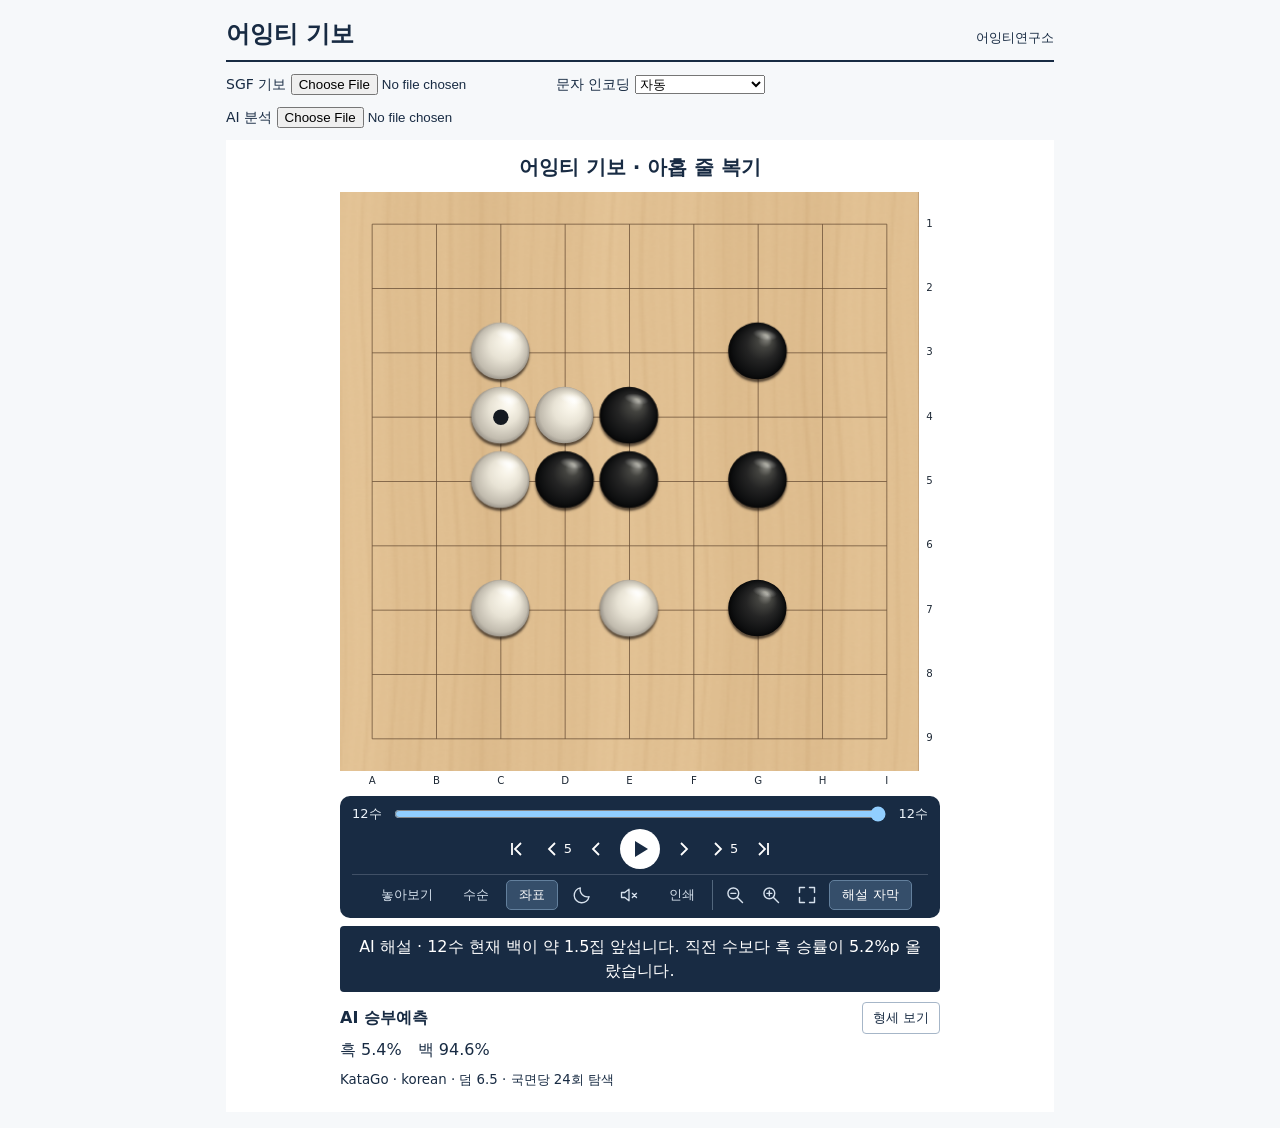
==== index.html @ c6c3df8e "Build Eoing web SGF player with Korean encoding and KataGo review" ====
<!doctype html>
<html lang="ko"><meta charset="utf-8"><meta name="viewport" content="width=device-width,initial-scale=1"><title>어잉티 기보</title>
<style>
*{box-sizing:border-box}body{margin:0;background:#f6f8fa;color:#182b43;font:16px/1.5 system-ui,sans-serif}main{max-width:860px;margin:auto;padding:16px}header,form{display:flex;align-items:center;gap:12px;flex-wrap:wrap}header{justify-content:space-between;border-bottom:2px solid #182b43}h1{font-size:24px;margin:0 0 8px}form{padding:12px 0}label{font-size:14px}input,select{max-width:100%}iframe{display:block;width:100%;border:0;background:white}
</style><main><header><h1>어잉티 기보</h1><small>어잉티연구소</small></header>
<form><label>SGF 기보 <input type="file" id="sgf" accept=".sgf"></label><label>문자 인코딩 <select id="encoding"><option value="auto">자동</option><option value="utf-8">UTF-8</option><option value="euc-kr">한국어 (CP949)</option><option value="shift_jis">일본어 (Shift JIS)</option><option value="gb18030">중국어 (GB18030)</option></select></label>
<label>AI 분석 <input type="file" id="analysis" accept=".json"></label></form><p role="alert" id="error" hidden></p><div id="viewer"></div></main>
<script src="web/gibo-encoding.js"></script><script src="web/open.js"></script></html>
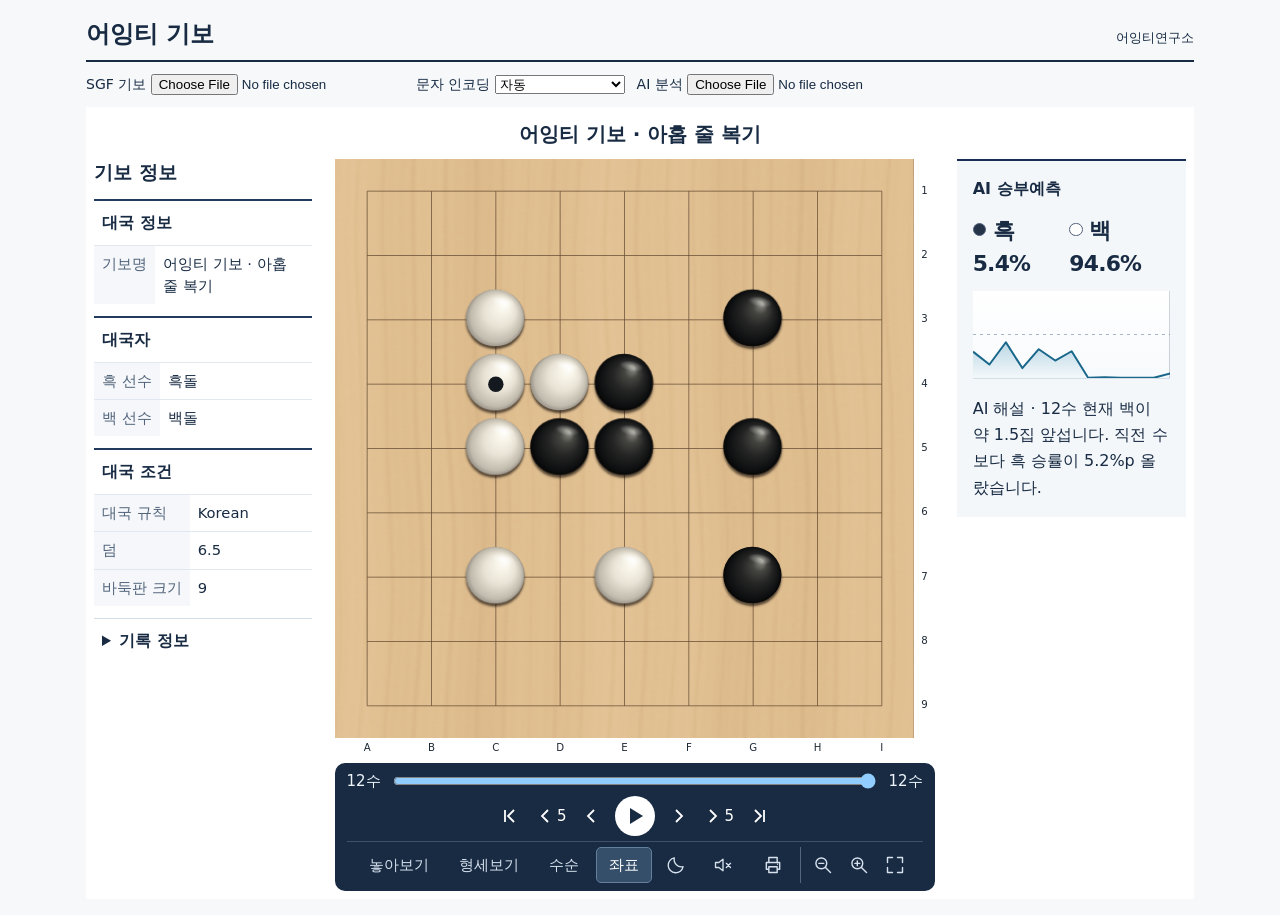
==== commit 0272549e: "Separate game details and win rates from playback, with fullscreen captions" ====
--- a/index.html
+++ b/index.html
@@ -1,7 +1,7 @@
 <!doctype html>
 <html lang="ko"><meta charset="utf-8"><meta name="viewport" content="width=device-width,initial-scale=1"><title>어잉티 기보</title>
 <style>
-*{box-sizing:border-box}body{margin:0;background:#f6f8fa;color:#182b43;font:16px/1.5 system-ui,sans-serif}main{max-width:860px;margin:auto;padding:16px}header,form{display:flex;align-items:center;gap:12px;flex-wrap:wrap}header{justify-content:space-between;border-bottom:2px solid #182b43}h1{font-size:24px;margin:0 0 8px}form{padding:12px 0}label{font-size:14px}input,select{max-width:100%}iframe{display:block;width:100%;border:0;background:white}
+*{box-sizing:border-box}body{margin:0;background:#f6f8fa;color:#182b43;font:16px/1.5 system-ui,sans-serif}main{max-width:1140px;margin:auto;padding:16px}header,form{display:flex;align-items:center;gap:12px;flex-wrap:wrap}header{justify-content:space-between;border-bottom:2px solid #182b43}h1{font-size:24px;margin:0 0 8px}form{padding:12px 0}label{font-size:14px}input,select{max-width:100%}iframe{display:block;width:100%;border:0;background:white}
 </style><main><header><h1>어잉티 기보</h1><small>어잉티연구소</small></header>
 <form><label>SGF 기보 <input type="file" id="sgf" accept=".sgf"></label><label>문자 인코딩 <select id="encoding"><option value="auto">자동</option><option value="utf-8">UTF-8</option><option value="euc-kr">한국어 (CP949)</option><option value="shift_jis">일본어 (Shift JIS)</option><option value="gb18030">중국어 (GB18030)</option></select></label>
 <label>AI 분석 <input type="file" id="analysis" accept=".json"></label></form><p role="alert" id="error" hidden></p><div id="viewer"></div></main>
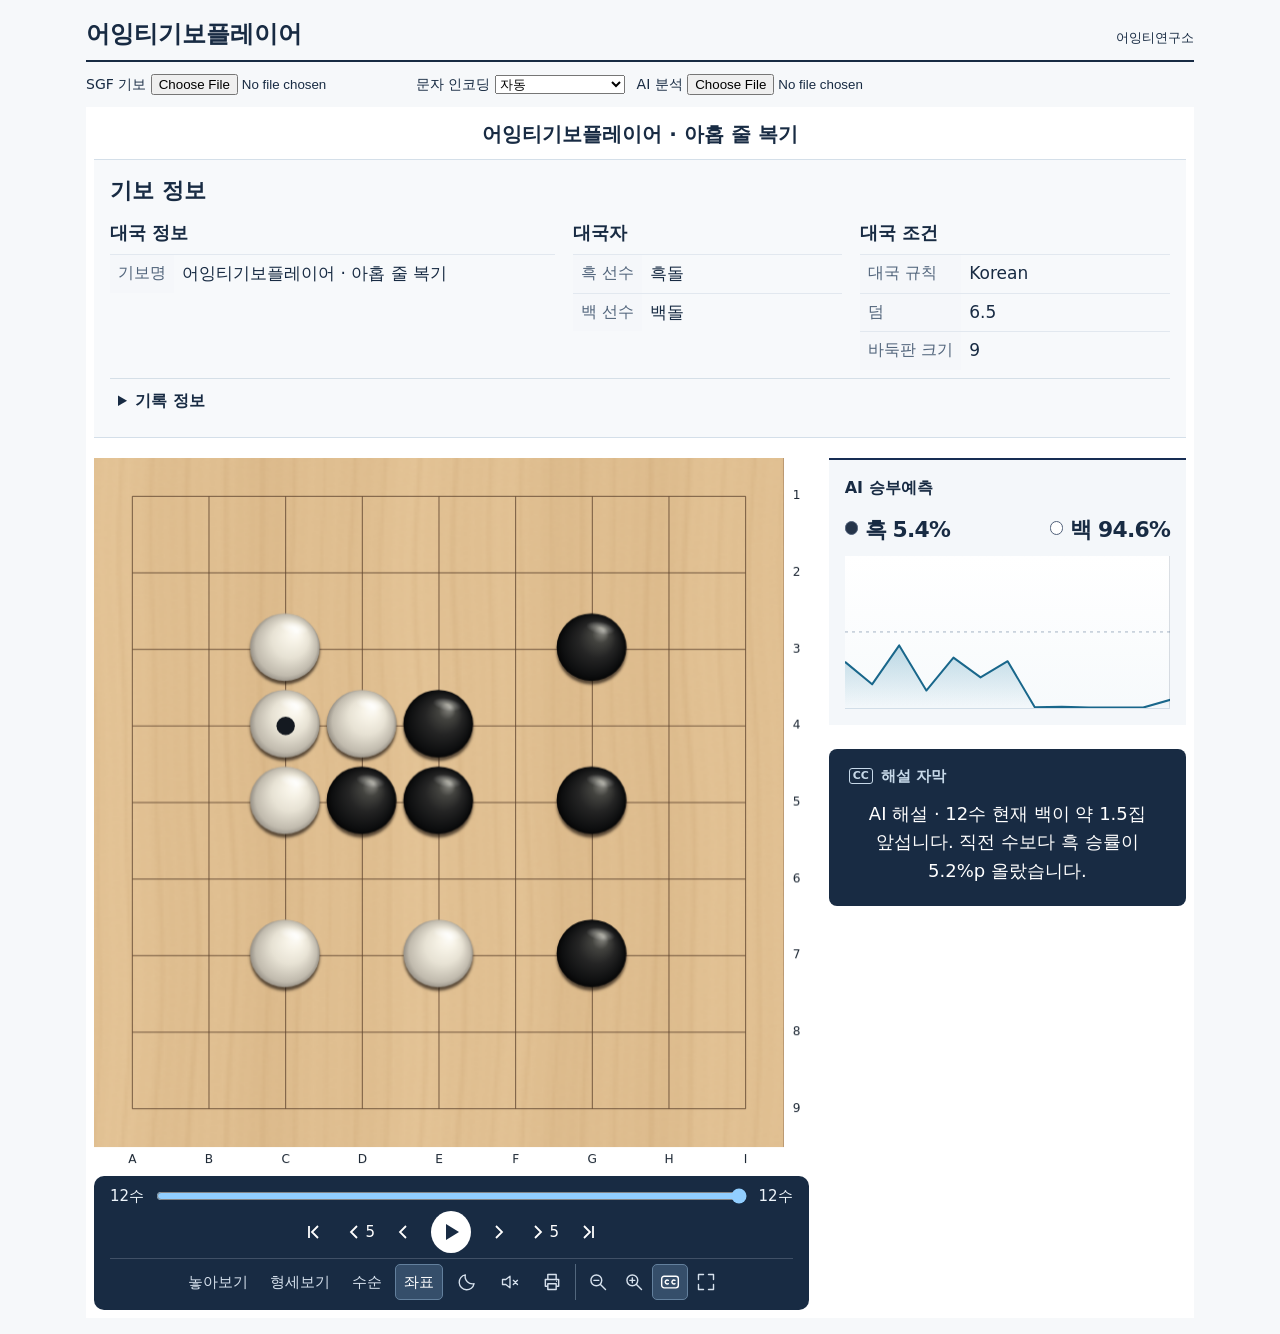
==== commit 9c6d1884: "Brand the player and source as 어잉티기보플레이어 by 어잉티연구소" ====
--- a/index.html
+++ b/index.html
@@ -1,8 +1,8 @@
 <!doctype html>
-<html lang="ko"><meta charset="utf-8"><meta name="viewport" content="width=device-width,initial-scale=1"><title>어잉티 기보</title>
+<html lang="ko"><meta charset="utf-8"><meta name="author" content="어잉티연구소"><meta name="viewport" content="width=device-width,initial-scale=1"><title>어잉티기보플레이어</title>
 <style>
 *{box-sizing:border-box}body{margin:0;background:#f6f8fa;color:#182b43;font:16px/1.5 system-ui,sans-serif}main{max-width:1140px;margin:auto;padding:16px}header,form{display:flex;align-items:center;gap:12px;flex-wrap:wrap}header{justify-content:space-between;border-bottom:2px solid #182b43}h1{font-size:24px;margin:0 0 8px}form{padding:12px 0}label{font-size:14px}input,select{max-width:100%}iframe{display:block;width:100%;border:0;background:white}
-</style><main><header><h1>어잉티 기보</h1><small>어잉티연구소</small></header>
+</style><main><header><h1>어잉티기보플레이어</h1><small>어잉티연구소</small></header>
 <form><label>SGF 기보 <input type="file" id="sgf" accept=".sgf"></label><label>문자 인코딩 <select id="encoding"><option value="auto">자동</option><option value="utf-8">UTF-8</option><option value="euc-kr">한국어 (CP949)</option><option value="shift_jis">일본어 (Shift JIS)</option><option value="gb18030">중국어 (GB18030)</option></select></label>
 <label>AI 분석 <input type="file" id="analysis" accept=".json"></label></form><p role="alert" id="error" hidden></p><div id="viewer"></div></main>
 <script src="web/gibo-encoding.js"></script><script src="web/open.js"></script></html>
